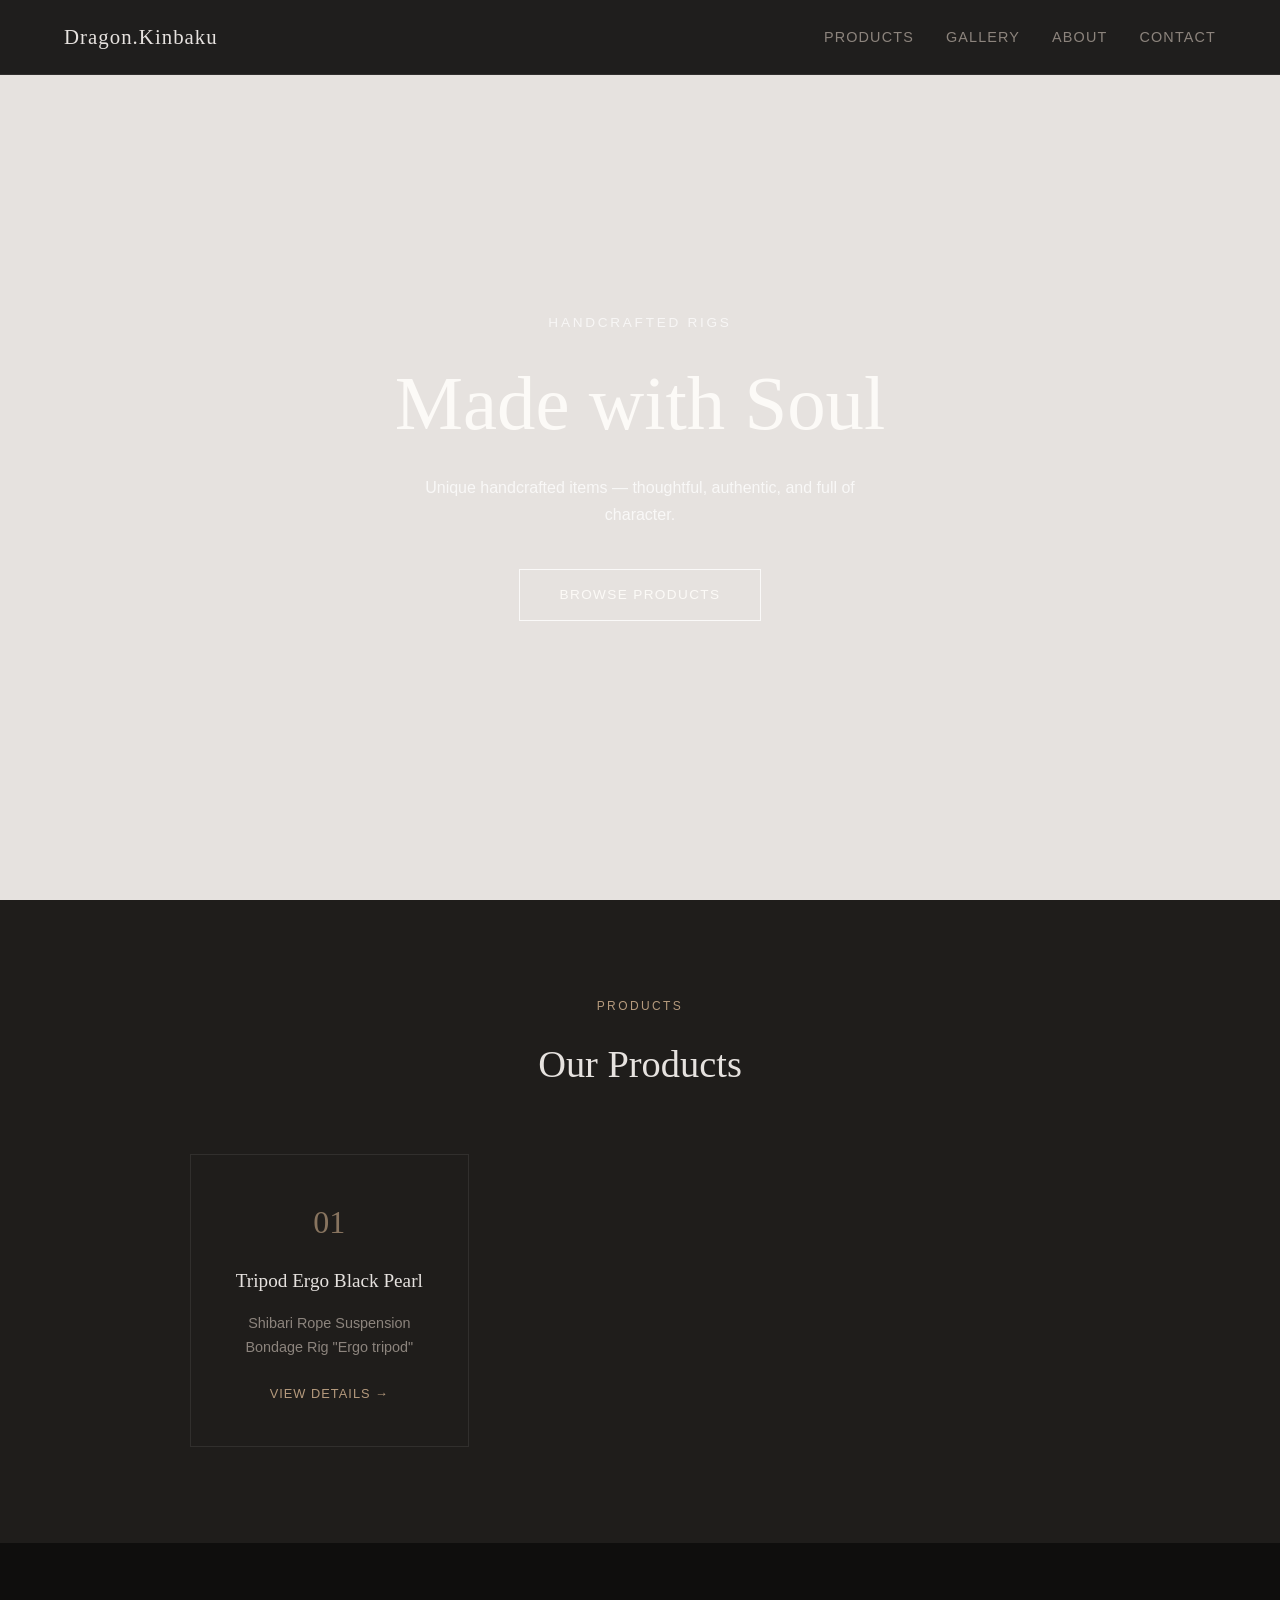
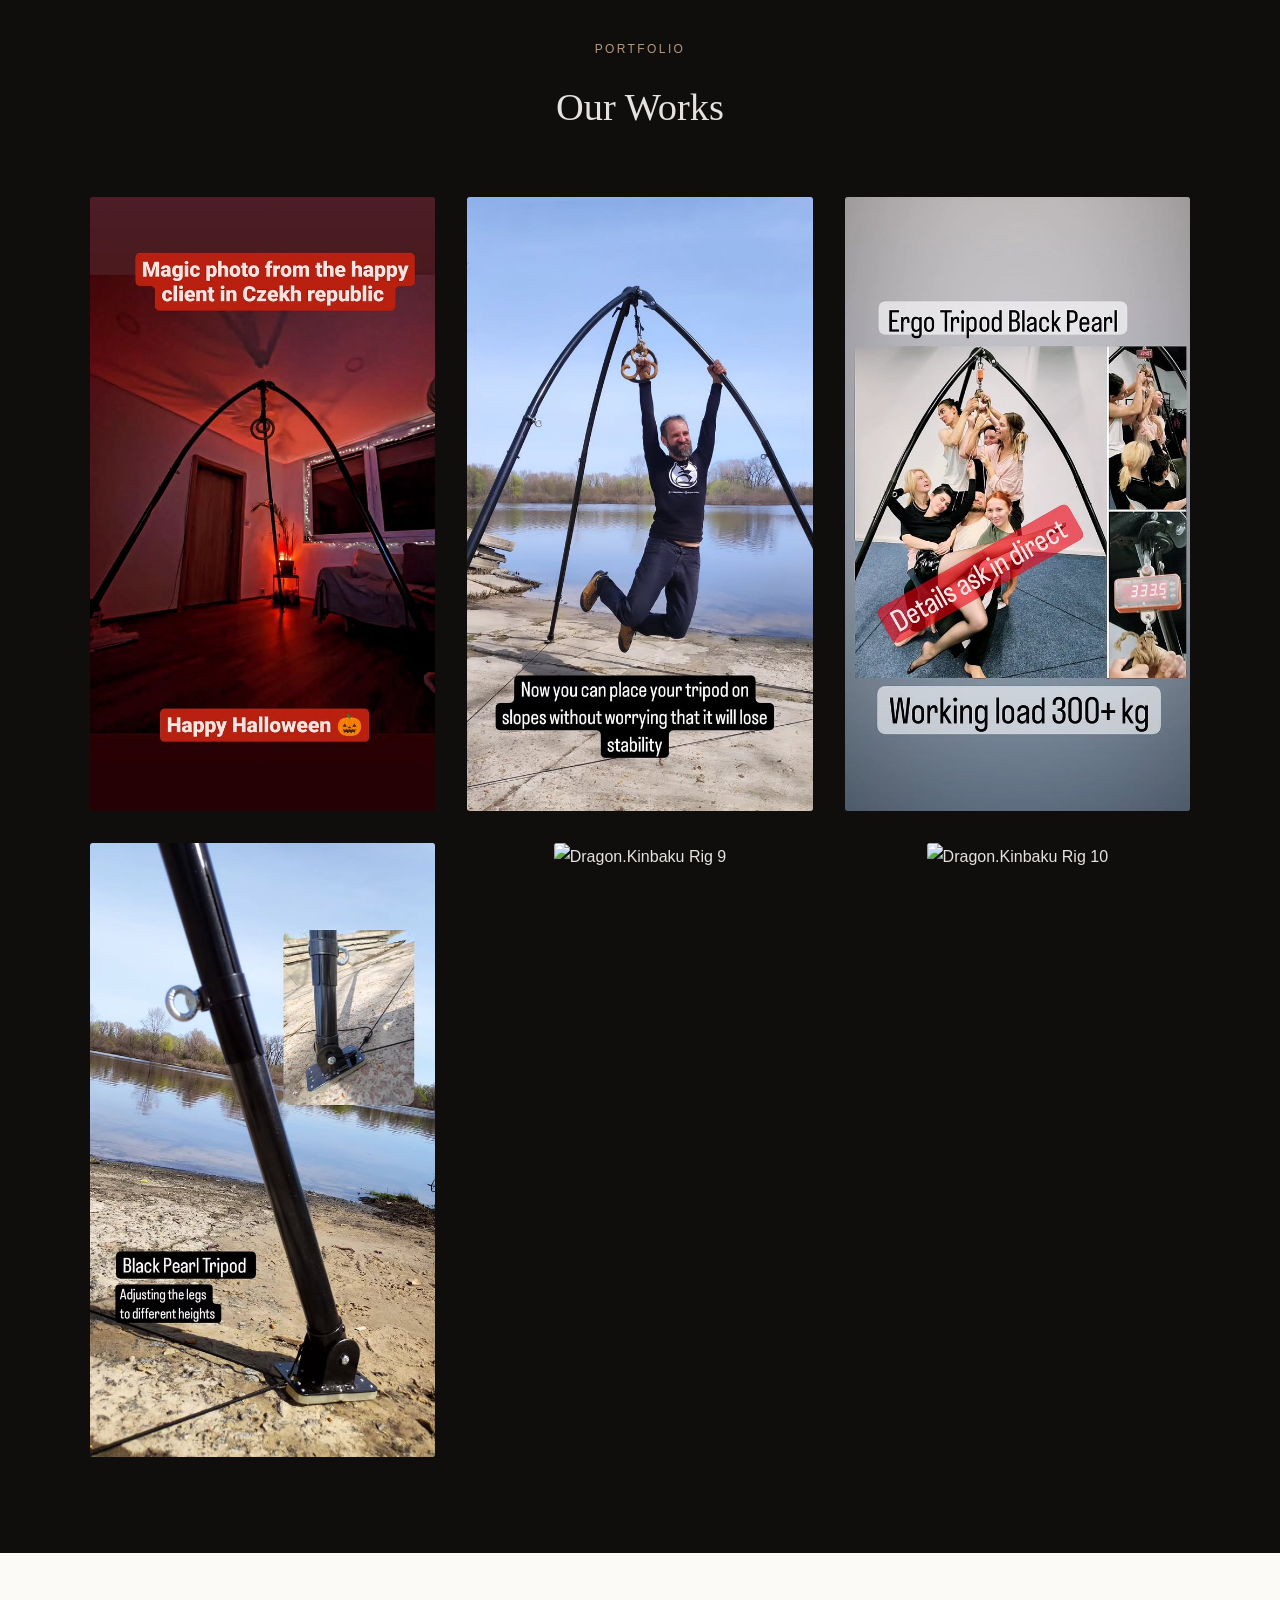
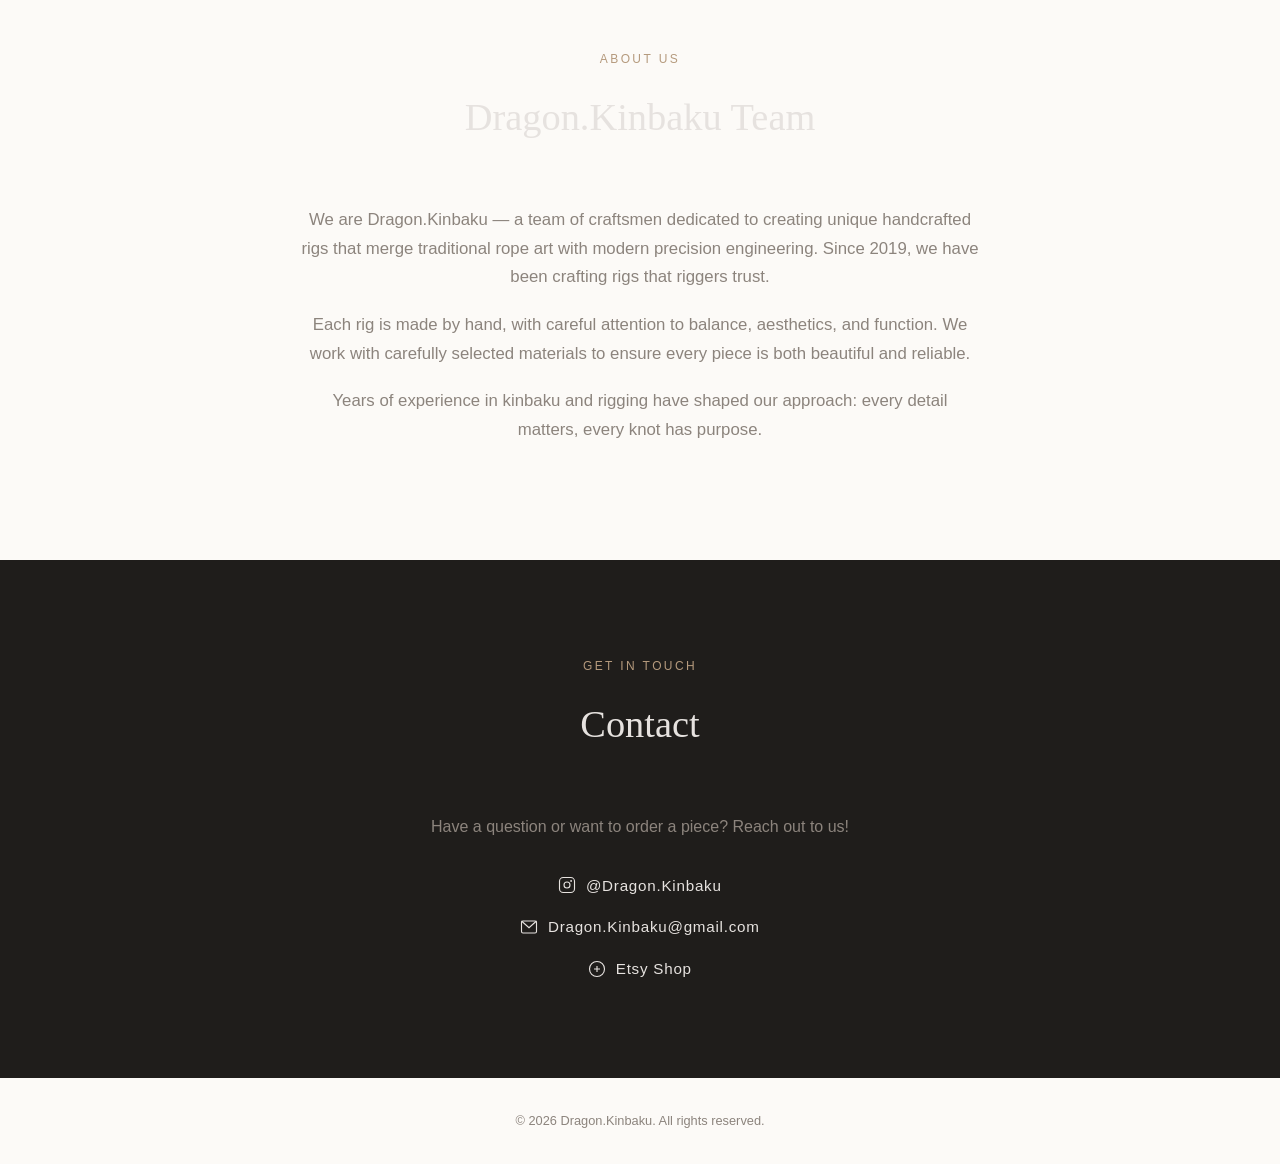
==== index.html @ 0525df88 "Прибрано зображення Tripode1_01 і Tripode1_02 з модального вікна" ====
<!DOCTYPE html>
<html lang="en">
<head>
  <meta charset="UTF-8" />
  <meta name="viewport" content="width=device-width, initial-scale=1.0" />
  <title>Dragon.Kinbaku — Portfolio</title>
  <link rel="stylesheet" href="style.css" />
  <!-- Google Analytics GA4 — replace G-XXXXXXXXXX with your Measurement ID from analytics.google.com -->
  <script async src="https://www.googletagmanager.com/gtag/js?id=G-XXXXXXXXXX"></script>
  <script>
    window.dataLayer = window.dataLayer || [];
    function gtag(){ dataLayer.push(arguments); }
    gtag('js', new Date());
    gtag('config', 'G-XXXXXXXXXX');
  </script>
</head>
<body>

  <!-- Nav -->
  <nav>
    <a href="#hero" class="nav-logo">Dragon.Kinbaku</a>
    <ul class="nav-links">
      <li><a href="#catalog">Products</a></li>
      <li><a href="#gallery">Gallery</a></li>
      <li><a href="#about">About</a></li>
      <li><a href="#contacts">Contact</a></li>
    </ul>
    <!-- Burger button for mobile -->
    <button class="burger" aria-label="Menu" aria-expanded="false">
      <span></span><span></span><span></span>
    </button>
  </nav>

  <!-- Hero -->
  <section id="hero" class="fade-in">
    <div class="hero-content">
      <p class="hero-subtitle">Handcrafted Rigs</p>
      <h1 class="hero-title">Made with Soul</h1>
      <p class="hero-desc">Unique handcrafted items — thoughtful, authentic, and full of character.</p>
      <a href="#gallery" class="btn">Browse Products</a>
    </div>
  </section>

  <!-- Products (Catalog) -->
  <section id="catalog" class="fade-in">
    <p class="section-label">Products</p>
    <h2 class="section-title">Our Products</h2>
    <div class="catalog-grid">

      <div class="catalog-item" data-modal="product1">
        <div class="catalog-icon">01</div>
        <h3 class="catalog-name">Tripod Ergo Black Pearl</h3>
        <p class="catalog-short">Shibari Rope Suspension Bondage Rig "Ergo tripod"</p>
        <span class="catalog-more">View details →</span>
      </div>

    </div>
  </section>

  <!-- Gallery -->
  <section id="gallery" class="fade-in">
    <p class="section-label">Portfolio</p>
    <h2 class="section-title">Our Works</h2>
    <div class="gallery-grid">

      <div class="gallery-item"><img src="Portfolio/f1_Rig1.jpg" alt="Dragon.Kinbaku Rig 1" /></div>
      <div class="gallery-item"><img src="Portfolio/f02_Rig1.jpg" alt="Dragon.Kinbaku Rig 2" /></div>
      <div class="gallery-item"><img src="Portfolio/f03_Rig1.jpg" alt="Dragon.Kinbaku Rig 3" /></div>
      <div class="gallery-item"><img src="Portfolio/f05_Rig1.jpg" alt="Dragon.Kinbaku Rig 5" /></div>
      <div class="gallery-item"><img src="Portfolio/FDP 2026_02_14-73.jpg" alt="Dragon.Kinbaku Rig 9" /></div>
      <div class="gallery-item"><img src="Portfolio/FDPDisco_0267.jpg" alt="Dragon.Kinbaku Rig 10" /></div>

    </div>
  </section>

  <!-- Product Modals -->
  <div class="modal-overlay" id="modalOverlay">
    <div class="modal" id="productModal">
      <div class="modal-header">
        <h3 class="modal-title" id="modalTitle"></h3>
        <button class="modal-close" aria-label="Close">&times;</button>
      </div>
      <div class="modal-scroll">
        <div class="modal-body" id="modalBody"></div>
      </div>
      <div class="modal-footer">
        <button class="modal-btn-close">Close</button>
      </div>
    </div>
  </div>

  <!-- About -->
  <section id="about" class="fade-in">
    <p class="section-label">About Us</p>
    <h2 class="section-title">Dragon.Kinbaku Team</h2>
    <div class="about-inner">
      <p>We are Dragon.Kinbaku — a team of craftsmen dedicated to creating unique handcrafted rigs that merge traditional rope art with modern precision engineering. Since 2019, we have been crafting rigs that riggers trust.</p>
      <p>Each rig is made by hand, with careful attention to balance, aesthetics, and function. We work with carefully selected materials to ensure every piece is both beautiful and reliable.</p>
      <p>Years of experience in kinbaku and rigging have shaped our approach: every detail matters, every knot has purpose.</p>
    </div>
  </section>

  <!-- Contacts -->
  <section id="contacts" class="fade-in">
    <p class="section-label">Get in Touch</p>
    <h2 class="section-title">Contact</h2>
    <div class="contacts-inner">
      <p>Have a question or want to order a piece? Reach out to us!</p>
      <div class="contact-links">
        <a href="https://www.instagram.com/Dragon.Kinbaku" target="_blank" class="contact-link">
          <svg viewBox="0 0 24 24" fill="none" stroke="currentColor" stroke-width="1.5">
            <rect x="2" y="2" width="20" height="20" rx="5" ry="5"/>
            <circle cx="12" cy="12" r="4"/>
            <circle cx="17.5" cy="6.5" r="0.5" fill="currentColor"/>
          </svg>
          @Dragon.Kinbaku
        </a>
        <a href="mailto:Dragon.Kinbaku@gmail.com" class="contact-link">
          <svg viewBox="0 0 24 24" fill="none" stroke="currentColor" stroke-width="1.5">
            <rect x="2" y="4" width="20" height="16" rx="2"/>
            <polyline points="2,4 12,13 22,4"/>
          </svg>
          Dragon.Kinbaku@gmail.com
        </a>
        <a href="https://www.etsy.com/shop/DragonKinbaku" target="_blank" class="contact-link">
          <svg viewBox="0 0 24 24" fill="none" stroke="currentColor" stroke-width="1.5">
            <circle cx="12" cy="12" r="10"/>
            <path d="M8 12h8M12 8v8"/>
          </svg>
          Etsy Shop
        </a>
      </div>
    </div>
  </section>

  <!-- Lightbox -->
  <div class="lightbox" id="lightbox" role="dialog" aria-modal="true">
    <button class="lightbox-close" aria-label="Close">&times;</button>
    <img class="lightbox-img" id="lightboxImg" src="" alt="" />
  </div>

  <!-- Footer -->
  <footer>
    <p>© 2026 Dragon.Kinbaku. All rights reserved.</p>
  </footer>

  <!-- Instagram embed script -->
  <script async src="//www.instagram.com/embed.js"></script>

  <script>
    // Burger menu toggle
    const burger = document.querySelector('.burger');
    const navLinks = document.querySelector('.nav-links');

    burger.addEventListener('click', () => {
      const isOpen = navLinks.classList.toggle('open');
      burger.classList.toggle('active');
      burger.setAttribute('aria-expanded', isOpen);
    });

    // Close menu when a link is clicked
    navLinks.querySelectorAll('a').forEach(link => {
      link.addEventListener('click', () => {
        navLinks.classList.remove('open');
        burger.classList.remove('active');
        burger.setAttribute('aria-expanded', false);
      });
    });

    // Scroll animations using IntersectionObserver
    const observer = new IntersectionObserver((entries) => {
      entries.forEach(entry => {
        if (entry.isIntersecting) {
          entry.target.classList.add('visible');
        }
      });
    }, { threshold: 0 });

    document.querySelectorAll('.fade-in').forEach(el => observer.observe(el));

    // Lightbox for gallery
    const lightbox = document.getElementById('lightbox');
    const lightboxImg = document.getElementById('lightboxImg');

    // Catalog modals
    const productData = {
      product1: { title: 'Tripod Ergo Black Pearl', body: `Shibari Rope Suspension Bondage Rig "Ergo tripod"<br><br><img src="Portfolio/f03_Rig1.jpg" class="modal-img zoomable" alt="Ergo tripod preview"><br>Ergo tripod (design with bent legs)<br><br>• Material — aluminum + steel<br>• Weight — about 12 kg (all together with bag)<br><br>Technical details:<br>We have produced just one of such tripods for this moment, and we tested it successfully. We also got positive feedback from riggers.<br><br>We recommend using ropes around the perimeter between the legs along the floor for more stability. You can hide the ropes under a mat. In our opinion, the construction with the ropes gives much more rigidity to the structure.<br><br>• Due to the bent legs, the total weight is significantly reduced<br>• New bolt connection — faster, no protruding parts<br>• Assembles without disconnecting upper tubes<br>• Powder coating of all parts<br>• Ergonomic design<br>• Polyurethane ends<br>• Bag included<br><br><br><br><div class="pdf-block"><h4 class="pdf-title">📄 Technical Documentation</h4><iframe class="pdf-viewer" data-src="Portfolio/Ergo Tripod Dragon.Kinbaku 2026_04_13.pdf" title="Ergo Tripod PDF"></iframe><a class="pdf-open-mobile" href="Portfolio/Ergo Tripod Dragon.Kinbaku 2026_04_13.pdf" target="_blank">👁 View PDF</a><a class="pdf-download" href="Portfolio/Ergo Tripod Dragon.Kinbaku 2026_04_13.pdf" download>⬇ Download PDF</a></div>` },
    };
    const modalOverlay = document.getElementById('modalOverlay');
    const modalTitle = document.getElementById('modalTitle');
    const modalBody = document.getElementById('modalBody');

    document.querySelectorAll('.catalog-item').forEach(item => {
      item.addEventListener('click', () => {
        const key = item.dataset.modal;
        const data = productData[key];
        if (!data) return;
        modalTitle.textContent = data.title;
        modalBody.innerHTML = data.body.replace(/\n/g, '<br>');
        // Load PDF iframe only on desktop to prevent auto-download on mobile
        if (window.innerWidth > 768) {
          const iframe = modalBody.querySelector('.pdf-viewer[data-src]');
          if (iframe) iframe.src = iframe.dataset.src;
        }
        modalOverlay.classList.add('open');
        document.body.style.overflow = 'hidden';
        // Add zoom on click for images inside modal
        modalBody.querySelectorAll('.zoomable').forEach(img => {
          img.style.cursor = 'zoom-in';
          img.addEventListener('click', () => {
            lightboxImg.src = img.src;
            lightboxImg.alt = img.alt;
            lightbox.classList.add('open');
          });
        });
      });
    });

    const closeModal = () => {
      modalOverlay.classList.remove('open');
      document.body.style.overflow = '';
    };
    document.querySelector('.modal-close').addEventListener('click', closeModal);
    document.querySelector('.modal-btn-close').addEventListener('click', closeModal);
    modalOverlay.addEventListener('click', e => {
      if (e.target === modalOverlay) closeModal();
    });

    document.querySelectorAll('.gallery-item img').forEach(img => {
      img.style.cursor = 'pointer';
      img.addEventListener('click', () => {
        lightboxImg.src = img.src;
        lightboxImg.alt = img.alt;
        lightbox.classList.add('open');
        document.body.style.overflow = 'hidden';
      });
    });

    const closeLightbox = () => {
      lightbox.classList.remove('open');
      document.body.style.overflow = '';
    };

    document.querySelector('.lightbox-close').addEventListener('click', closeLightbox);
    lightbox.addEventListener('click', e => { if (e.target === lightbox) closeLightbox(); });
    document.addEventListener('keydown', e => { if (e.key === 'Escape') closeLightbox(); });

    // Show master photo if src is set, otherwise keep placeholder
    const masterPhoto = document.getElementById('masterPhoto');
    const masterPlaceholder = document.getElementById('masterPlaceholder');
    if (masterPhoto && masterPhoto.src && !masterPhoto.src.endsWith('/')) {
      masterPhoto.style.display = 'block';
      masterPlaceholder.style.display = 'none';
    }
  </script>

</body>
</html>
---- style.css ----
/* ===== Variables ===== */
:root {
  --color-bg: #0f0e0d;
  --color-white: #fcfaf7;
  --color-beige: #1f1d1b;
  --color-dark: #e6e2df;
  --color-gray: #8c847d;
  --color-accent: #b59a7d;
  --font-serif: 'Georgia', 'Times New Roman', serif;
  --font-sans: 'Helvetica Neue', Arial, sans-serif;
}

/* ===== Reset ===== */
*, *::before, *::after { box-sizing: border-box; margin: 0; padding: 0; }
html { scroll-behavior: smooth; scroll-padding-top: 70px; }
body {
  background: var(--color-bg);
  color: var(--color-dark);
  font-family: var(--font-sans);
  line-height: 1.7;
}

/* ===== Nav ===== */
nav {
  position: fixed;
  top: 0; left: 0; right: 0;
  background: rgba(15, 14, 13, 0.92);
  backdrop-filter: blur(8px);
  display: flex;
  justify-content: space-between;
  align-items: center;
  padding: 1.2rem 4rem;
  z-index: 100;
  border-bottom: 1px solid rgba(255,255,255,0.08);
}
.nav-logo {
  font-family: var(--font-serif);
  font-size: 1.3rem;
  color: var(--color-dark);
  text-decoration: none;
  letter-spacing: 0.05em;
}
.nav-links { display: flex; gap: 2rem; list-style: none; }
.nav-links a {
  text-decoration: none;
  color: var(--color-gray);
  font-size: 0.9rem;
  letter-spacing: 0.08em;
  text-transform: uppercase;
  transition: color 0.2s;
}
.nav-links a:hover { color: var(--color-dark); }

/* ===== Hero ===== */
#hero {
  min-height: 100vh;
  display: flex;
  flex-direction: column;
  justify-content: center;
  align-items: center;
  text-align: center;
  padding: 0;
  position: relative;
  overflow: hidden;
  background: var(--color-dark);
}
.hero-content {
  position: relative;
  z-index: 1;
  display: flex;
  flex-direction: column;
  align-items: center;
  padding: 6rem 2rem 4rem;
}
.hero-subtitle {
  font-size: 0.85rem;
  letter-spacing: 0.2em;
  text-transform: uppercase;
  color: rgba(255,255,255,0.7);
  margin-bottom: 1.5rem;
}
.hero-title {
  font-family: var(--font-serif);
  font-size: clamp(2.5rem, 6vw, 5rem);
  font-weight: normal;
  line-height: 1.2;
  color: var(--color-white);
  margin-bottom: 1.5rem;
}
.hero-desc {
  font-size: 1rem;
  color: rgba(255,255,255,0.75);
  max-width: 480px;
  margin-bottom: 2.5rem;
}
.btn {
  display: inline-block;
  padding: 0.85rem 2.5rem;
  border: 1px solid rgba(255,255,255,0.8);
  color: var(--color-white);
  text-decoration: none;
  font-size: 0.85rem;
  letter-spacing: 0.1em;
  text-transform: uppercase;
  transition: background 0.2s, color 0.2s;
}
.btn:hover { background: var(--color-white); color: var(--color-dark); }

/* ===== Sections ===== */
section { padding: 6rem 2rem; }
.section-label {
  font-size: 0.75rem;
  letter-spacing: 0.2em;
  text-transform: uppercase;
  color: var(--color-accent);
  margin-bottom: 1rem;
  text-align: center;
}
.section-title {
  font-family: var(--font-serif);
  font-size: clamp(1.8rem, 3vw, 2.8rem);
  font-weight: normal;
  text-align: center;
  margin-bottom: 3.5rem;
  color: var(--color-dark);
}

/* ===== Gallery ===== */
#gallery { background: var(--color-bg); }
.gallery-grid {
  display: grid;
  grid-template-columns: repeat(auto-fill, minmax(320px, 1fr));
  gap: 2rem;
  max-width: 1100px;
  margin: 0 auto;
  justify-items: center;
}
.gallery-grid blockquote {
  width: 100% !important;
  max-width: 100% !important;
}
.gallery-item {
  overflow: hidden;
  border-radius: 2px;
}
.gallery-item img {
  width: 100%;
  height: auto;
  display: block;
  border-radius: 2px;
  transition: transform 0.4s ease;
}
.gallery-item:hover img {
  transform: scale(1.05);
}

/* ===== Catalog ===== */
#catalog { background: var(--color-beige); }
.catalog-grid {
  display: grid;
  grid-template-columns: repeat(auto-fill, minmax(260px, 1fr));
  gap: 2rem;
  max-width: 900px;
  margin: 0 auto;
}
.catalog-item {
  border: 1px solid rgba(255,255,255,0.08);
  padding: 2.5rem 2rem;
  cursor: pointer;
  transition: border-color 0.3s, transform 0.3s;
  text-align: center;
}
.catalog-item:hover {
  border-color: var(--color-accent);
  transform: translateY(-4px);
}
.catalog-icon {
  font-family: var(--font-serif);
  font-size: 2rem;
  color: var(--color-accent);
  margin-bottom: 1rem;
  opacity: 0.7;
}
.catalog-name {
  font-family: var(--font-serif);
  font-size: 1.2rem;
  font-weight: normal;
  color: var(--color-dark);
  margin-bottom: 0.8rem;
}
.catalog-short {
  font-size: 0.9rem;
  color: var(--color-gray);
  margin-bottom: 1.2rem;
}
.catalog-more {
  font-size: 0.8rem;
  letter-spacing: 0.08em;
  color: var(--color-accent);
  text-transform: uppercase;
}

/* ===== Modal ===== */
.modal-overlay {
  display: none;
  position: fixed;
  inset: 0;
  background: rgba(0,0,0,0.85);
  z-index: 1000;
  align-items: center;
  justify-content: center;
}
.modal-overlay.open { display: flex; }
.modal {
  background: #1a1917;
  border: 1px solid rgba(255,255,255,0.1);
  padding: 0;
  max-width: min(95vw, 1100px);
  width: 95%;
  position: relative;
}
.modal-header {
  display: flex;
  justify-content: space-between;
  align-items: flex-start;
  padding: 2rem 2rem 1rem;
  border-bottom: 1px solid rgba(255,255,255,0.07);
  flex-shrink: 0;
}
.modal-close {
  background: none;
  border: none;
  color: var(--color-gray);
  font-size: 2rem;
  cursor: pointer;
  line-height: 1;
  transition: color 0.2s;
  margin-left: 1rem;
  flex-shrink: 0;
}
.modal-close:hover { color: var(--color-white); }
.modal-title {
  font-family: var(--font-serif);
  font-size: 1.5rem;
  font-weight: normal;
  color: var(--color-dark);
}
.modal-scroll {
  overflow-y: auto;
  -webkit-overflow-scrolling: touch;
  padding: 1.5rem 2rem 2rem;
  max-height: calc(85vh - 140px);
}
.modal-body {
  color: var(--color-gray);
  font-size: 0.97rem;
  line-height: 1.8;
}
.modal-img {
  width: 100%;
  height: auto;
  display: block;
  margin-bottom: 1rem;
  border-radius: 2px;
}
.modal-footer {
  padding: 1rem 2rem;
  border-top: 1px solid rgba(255,255,255,0.07);
  flex-shrink: 0;
  text-align: right;
}
.modal-btn-close {
  display: inline-block;
  padding: 0.6rem 1.8rem;
  border: 1px solid rgba(255,255,255,0.3);
  color: var(--color-dark);
  background: none;
  font-size: 0.85rem;
  letter-spacing: 0.08em;
  text-transform: uppercase;
  cursor: pointer;
  transition: background 0.2s, color 0.2s;
}
.modal-btn-close:hover { background: var(--color-dark); color: var(--color-bg); }

/* ===== About ===== */
#about { background: var(--color-white); }
.about-inner {
  max-width: 680px;
  margin: 0 auto;
  text-align: center;
}
.about-inner p {
  color: var(--color-gray);
  font-size: 1.05rem;
  margin-bottom: 1.2rem;
}

/* Master photo */
.about-photo-wrap {
  width: 160px;
  height: 160px;
  border-radius: 50%;
  margin: 0 auto 2.5rem;
  overflow: hidden;
  border: 2px solid var(--color-beige);
  position: relative;
}
.about-photo {
  width: 100%; height: 100%;
  object-fit: cover;
  display: none; /* hidden until src is set */
}
.about-photo-placeholder {
  width: 100%; height: 100%;
  background: var(--color-beige);
  display: flex;
  align-items: center;
  justify-content: center;
}
.about-photo-placeholder svg {
  width: 64px; height: 64px;
  color: var(--color-accent);
  opacity: 0.5;
}

/* ===== Contacts ===== */
#contacts { background: var(--color-beige); }
.contacts-inner {
  max-width: 480px;
  margin: 0 auto;
  text-align: center;
}
.contacts-inner p { color: var(--color-gray); margin-bottom: 2rem; }
.contact-links { display: flex; flex-direction: column; gap: 1rem; align-items: center; }
.contact-link {
  display: flex;
  align-items: center;
  gap: 0.6rem;
  text-decoration: none;
  color: var(--color-dark);
  font-size: 0.95rem;
  letter-spacing: 0.05em;
  transition: color 0.2s;
}
.contact-link:hover { color: var(--color-accent); }
.contact-link svg { width: 18px; height: 18px; }

/* ===== Footer ===== */
footer {
  text-align: center;
  padding: 2rem;
  font-size: 0.8rem;
  color: var(--color-gray);
  background: var(--color-white);
}

/* ===== Lightbox ===== */
.lightbox {
  display: none;
  position: fixed;
  inset: 0;
  background: rgba(0,0,0,0.92);
  z-index: 1000;
  align-items: center;
  justify-content: center;
}
.lightbox.open { display: flex; }
.lightbox-img {
  max-width: 90vw;
  max-height: 90vh;
  object-fit: contain;
  border-radius: 2px;
}
.lightbox-close {
  position: absolute;
  top: 1.5rem; right: 2rem;
  background: none;
  border: none;
  color: var(--color-white);
  font-size: 2.5rem;
  cursor: pointer;
  line-height: 1;
  opacity: 0.7;
  transition: opacity 0.2s;
}
.lightbox-close:hover { opacity: 1; }

/* ===== Burger button ===== */
.burger {
  display: none;
  flex-direction: column;
  gap: 5px;
  background: none;
  border: none;
  cursor: pointer;
  padding: 4px;
}
.burger span {
  display: block;
  width: 24px;
  height: 2px;
  background: var(--color-dark);
  transition: transform 0.3s, opacity 0.3s;
}
/* Animate burger → X when active */
.burger.active span:nth-child(1) { transform: translateY(7px) rotate(45deg); }
.burger.active span:nth-child(2) { opacity: 0; }
.burger.active span:nth-child(3) { transform: translateY(-7px) rotate(-45deg); }

/* ===== Scroll animations ===== */
.fade-in { opacity: 1; }
.fade-in > * {
  opacity: 0;
  transform: translateY(30px);
  transition: opacity 0.7s ease, transform 0.7s ease;
}
.fade-in.visible > * {
  opacity: 1;
  transform: translateY(0);
}

/* ===== Responsive ===== */
@media (max-width: 768px) {
  nav { padding: 1rem 1.5rem; }
  .burger { display: flex; }

  /* Mobile nav — dropdown */
  .nav-links {
    display: none;
    position: absolute;
    top: 100%;
    left: 0; right: 0;
    background: rgba(15, 14, 13, 0.97);
    flex-direction: column;
    align-items: center;
    gap: 0;
    border-bottom: 1px solid rgba(255,255,255,0.08);
    padding: 0;
  }
  .nav-links.open { display: flex; }
  .nav-links li { width: 100%; text-align: center; }
  .nav-links a {
    display: block;
    padding: 1rem;
    font-size: 1rem;
    border-bottom: 1px solid var(--color-beige);
  }

  .gallery-grid { grid-template-columns: 1fr; }
  section { padding: 4rem 1.5rem; }
  #hero { padding: 6rem 1.5rem 3rem; }
}

/* PDF block inside modal */
.pdf-block {
  margin-top: 1.5rem;
  border-top: 1px solid #333;
  padding-top: 1.5rem;
  display: flex;
  flex-direction: column;
  gap: 1rem;
}

.pdf-title {
  font-size: 1rem;
  color: var(--color-dark);
  margin: 0;
}

.pdf-viewer {
  width: 100%;
  height: 500px;
  border: 1px solid #444;
  border-radius: 4px;
  background: #fff;
}

.pdf-download {
  display: inline-block;
  padding: 0.6rem 1.4rem;
  background: var(--color-accent);
  color: #0f0e0d;
  border-radius: 4px;
  text-decoration: none;
  font-weight: 600;
  align-self: flex-start;
  transition: opacity 0.2s;
}

.pdf-download:hover { opacity: 0.8; }

.pdf-open-mobile { display: none; }

@media (max-width: 768px) {
  .pdf-viewer { display: none; }
  .pdf-open-mobile {
    display: inline-block;
    padding: 0.6rem 1.4rem;
    background: transparent;
    color: var(--color-accent);
    border: 1px solid var(--color-accent);
    border-radius: 4px;
    text-decoration: none;
    font-weight: 600;
    align-self: flex-start;
    transition: opacity 0.2s;
  }
  .pdf-open-mobile:hover { opacity: 0.8; }
}
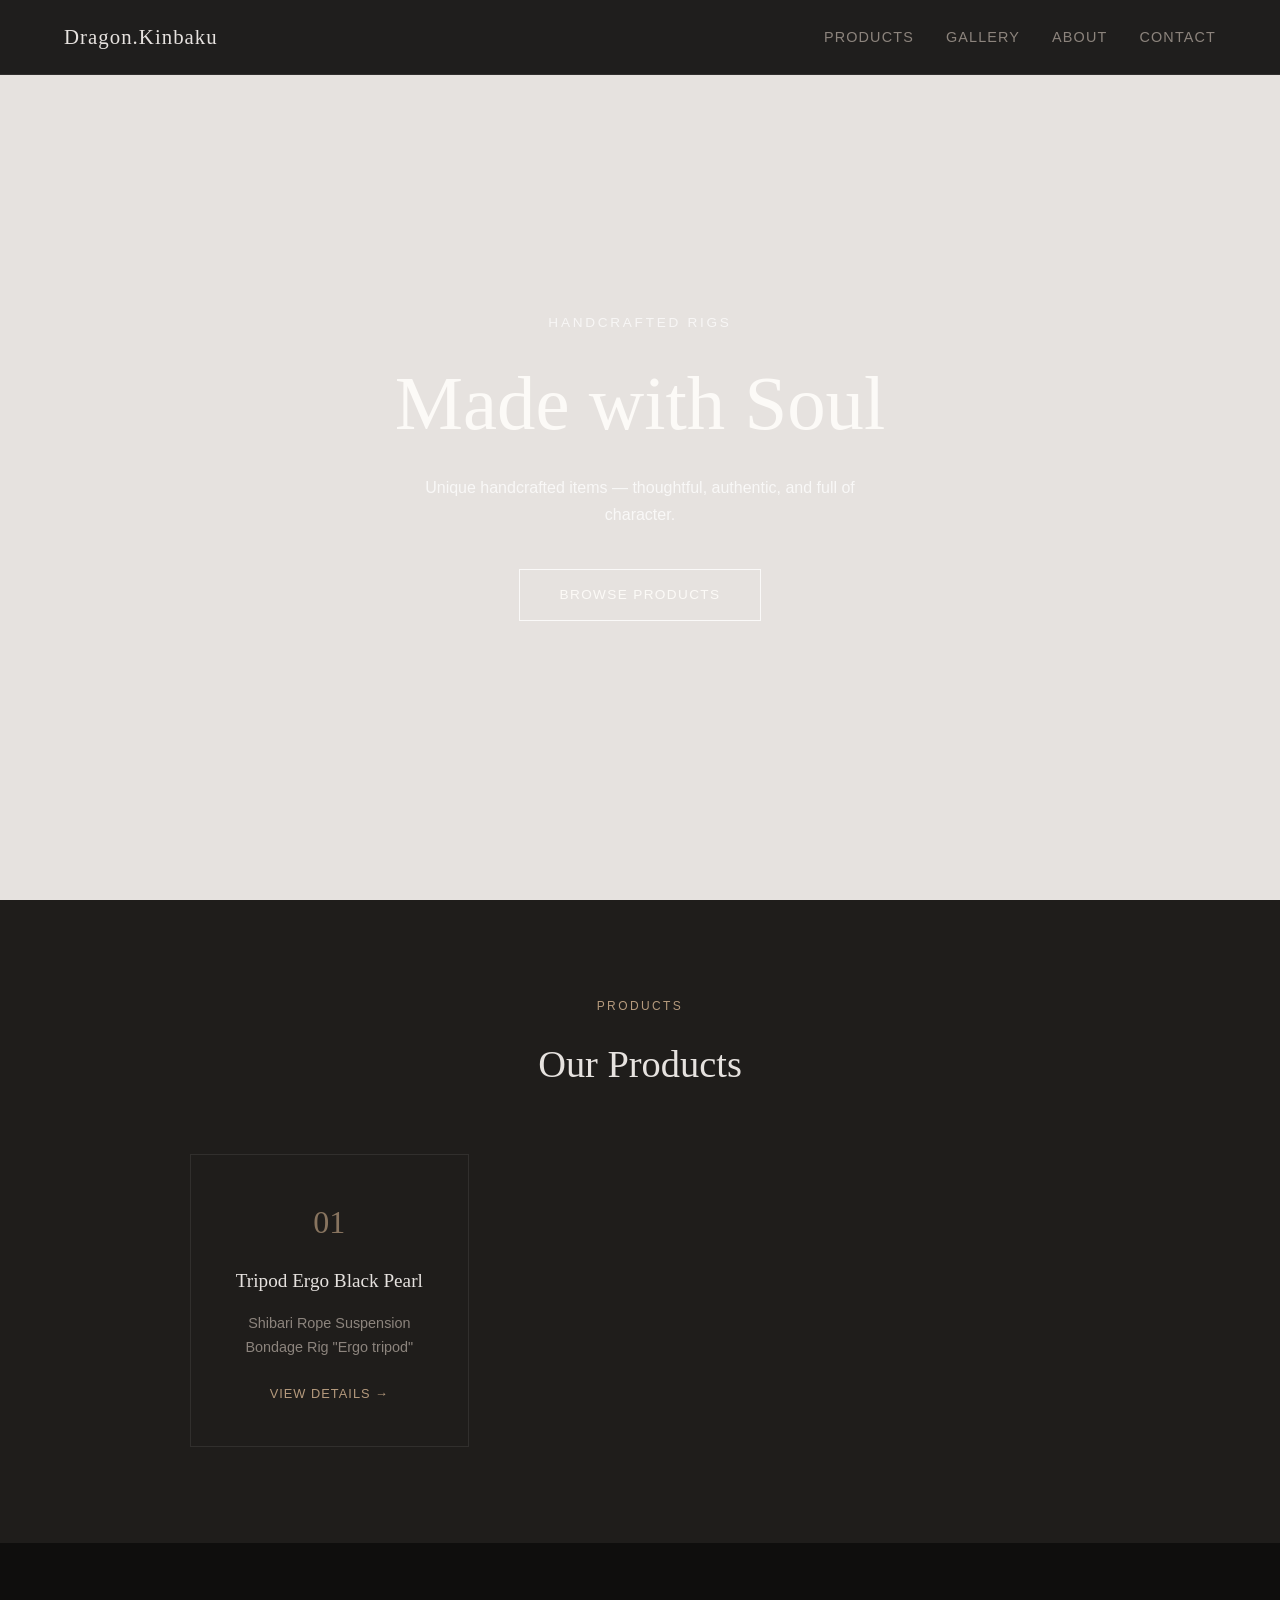
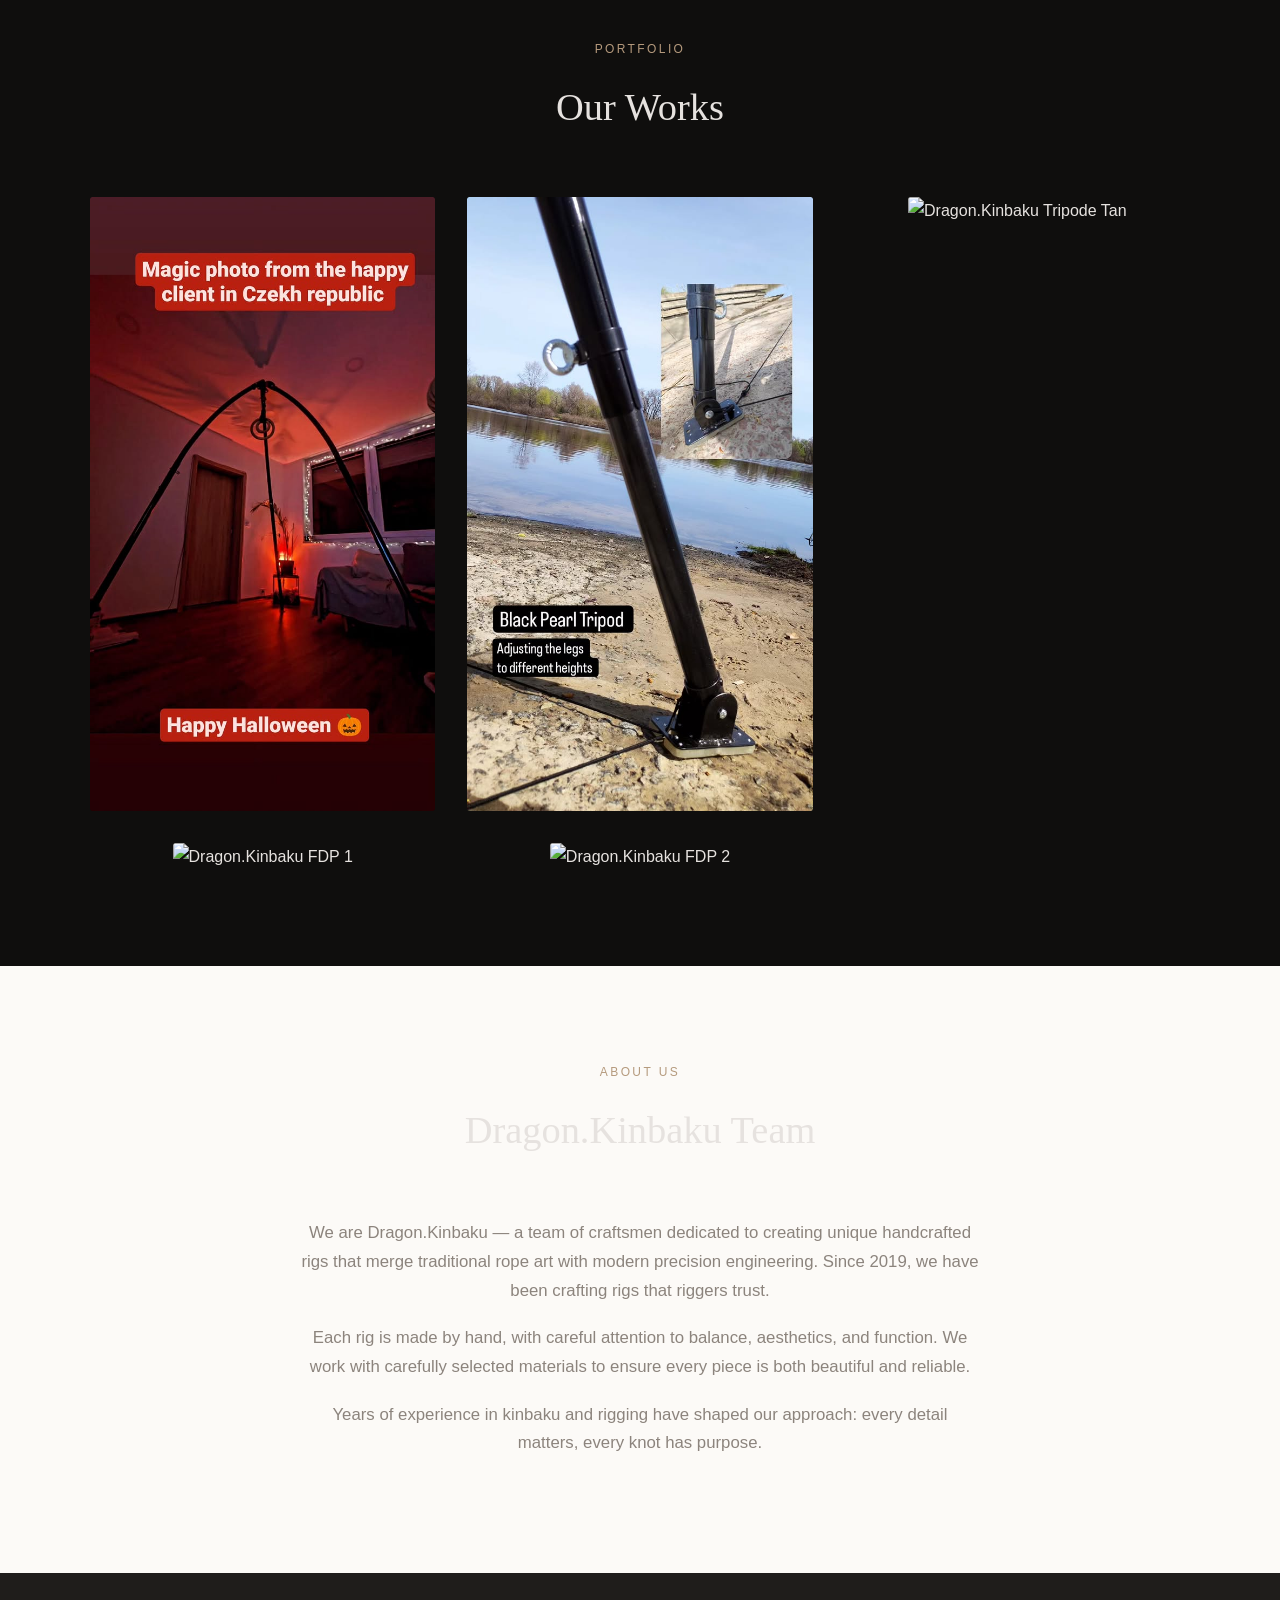
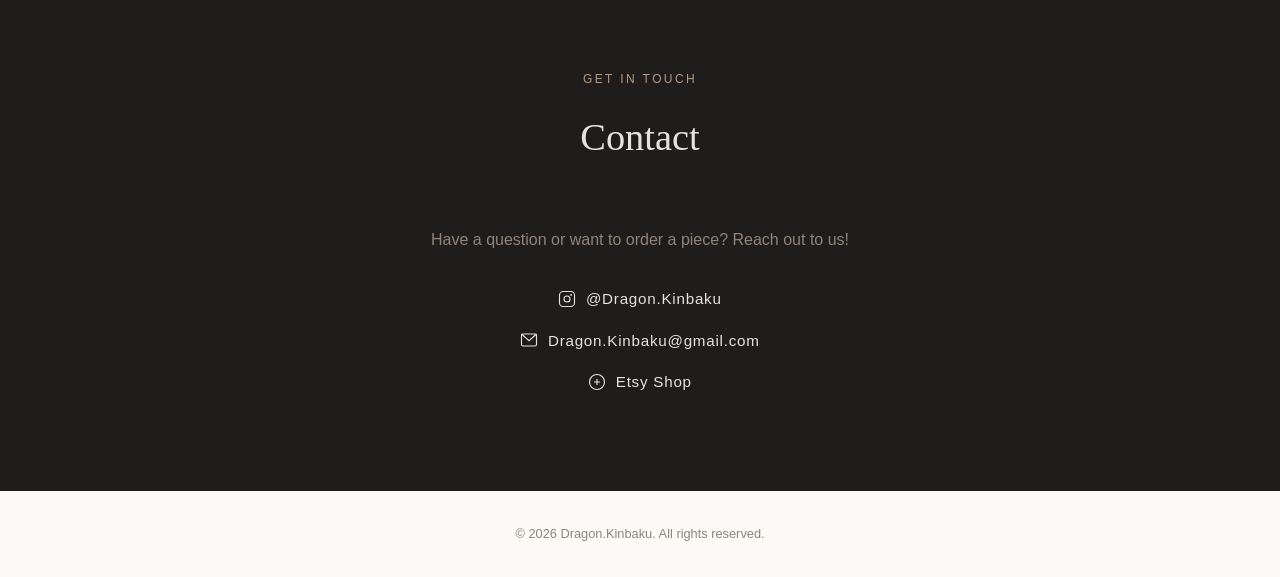
==== commit 8426df31: "Оновлено список фото в Gallery згідно README" ====
--- a/index.html
+++ b/index.html
@@ -64,11 +64,10 @@
     <div class="gallery-grid">
 
       <div class="gallery-item"><img src="Portfolio/f1_Rig1.jpg" alt="Dragon.Kinbaku Rig 1" /></div>
-      <div class="gallery-item"><img src="Portfolio/f02_Rig1.jpg" alt="Dragon.Kinbaku Rig 2" /></div>
-      <div class="gallery-item"><img src="Portfolio/f03_Rig1.jpg" alt="Dragon.Kinbaku Rig 3" /></div>
-      <div class="gallery-item"><img src="Portfolio/f05_Rig1.jpg" alt="Dragon.Kinbaku Rig 5" /></div>
-      <div class="gallery-item"><img src="Portfolio/FDP 2026_02_14-73.jpg" alt="Dragon.Kinbaku Rig 9" /></div>
-      <div class="gallery-item"><img src="Portfolio/FDPDisco_0267.jpg" alt="Dragon.Kinbaku Rig 10" /></div>
+      <div class="gallery-item"><img src="Portfolio/f05_Rig1.jpg" alt="Dragon.Kinbaku Rig 2" /></div>
+      <div class="gallery-item"><img src="Portfolio/Tripode_Tan.png" alt="Dragon.Kinbaku Tripode Tan" /></div>
+      <div class="gallery-item"><img src="Portfolio/FDP 2026_02_14-73.jpg" alt="Dragon.Kinbaku FDP 1" /></div>
+      <div class="gallery-item"><img src="Portfolio/FDPDisco_0267.jpg" alt="Dragon.Kinbaku FDP 2" /></div>
 
     </div>
   </section>
@@ -184,7 +183,7 @@
 
     // Catalog modals
     const productData = {
-      product1: { title: 'Tripod Ergo Black Pearl', body: `Shibari Rope Suspension Bondage Rig "Ergo tripod"<br><br><img src="Portfolio/f03_Rig1.jpg" class="modal-img zoomable" alt="Ergo tripod preview"><br>Ergo tripod (design with bent legs)<br><br>• Material — aluminum + steel<br>• Weight — about 12 kg (all together with bag)<br><br>Technical details:<br>We have produced just one of such tripods for this moment, and we tested it successfully. We also got positive feedback from riggers.<br><br>We recommend using ropes around the perimeter between the legs along the floor for more stability. You can hide the ropes under a mat. In our opinion, the construction with the ropes gives much more rigidity to the structure.<br><br>• Due to the bent legs, the total weight is significantly reduced<br>• New bolt connection — faster, no protruding parts<br>• Assembles without disconnecting upper tubes<br>• Powder coating of all parts<br>• Ergonomic design<br>• Polyurethane ends<br>• Bag included<br><br><br><br><div class="pdf-block"><h4 class="pdf-title">📄 Technical Documentation</h4><iframe class="pdf-viewer" data-src="Portfolio/Ergo Tripod Dragon.Kinbaku 2026_04_13.pdf" title="Ergo Tripod PDF"></iframe><a class="pdf-open-mobile" href="Portfolio/Ergo Tripod Dragon.Kinbaku 2026_04_13.pdf" target="_blank">👁 View PDF</a><a class="pdf-download" href="Portfolio/Ergo Tripod Dragon.Kinbaku 2026_04_13.pdf" download>⬇ Download PDF</a></div>` },
+      product1: { title: 'Tripod Ergo Black Pearl', body: `Shibari Rope Suspension Bondage Rig "Ergo tripod"<br><br><img src="Portfolio/f03_Rig1.jpg" class="modal-img zoomable" alt="Ergo tripod preview"><br>Ergo tripod (design with bent legs)<br><br>• Material — aluminum + steel<br>• Weight — about 12 kg (all together with bag)<br><br>Technical details:<br>We have produced just one of such tripods for this moment, and we tested it successfully. We also got positive feedback from riggers.<br><br>We recommend using ropes around the perimeter between the legs along the floor for more stability. You can hide the ropes under a mat. In our opinion, the construction with the ropes gives much more rigidity to the structure.<br><br>• Due to the bent legs, the total weight is significantly reduced<br>• New bolt connection — faster, no protruding parts<br>• Assembles without disconnecting upper tubes<br>• Powder coating of all parts<br>• Ergonomic design<br>• Polyurethane ends<br>• Bag included<br><br><img src="Portfolio/Ergo Tripod Dragon.Kinbaku 2026_04_13_1_Dimensions of the tripod.jpg" class="modal-img zoomable" alt="Dimensions"><img src="Portfolio/Ergo Tripod Dragon.Kinbaku 2026_04_13_4_Installation.jpg" class="modal-img zoomable" alt="Installation"><img src="Portfolio/Ergo Tripod Dragon.Kinbaku 2026_04_13_3_Assembling2.jpg" class="modal-img zoomable" alt="Assembling 2"><img src="Portfolio/Ergo Tripod Dragon.Kinbaku 2026_04_13_2_Assembling1.jpg" class="modal-img zoomable" alt="Assembling 1"><br><br><a class="pdf-download" href="Portfolio/Ergo Tripod Dragon.Kinbaku 2026_04_13.pdf" download>⬇ Download Technical Documentation</a>` },
     };
     const modalOverlay = document.getElementById('modalOverlay');
     const modalTitle = document.getElementById('modalTitle');
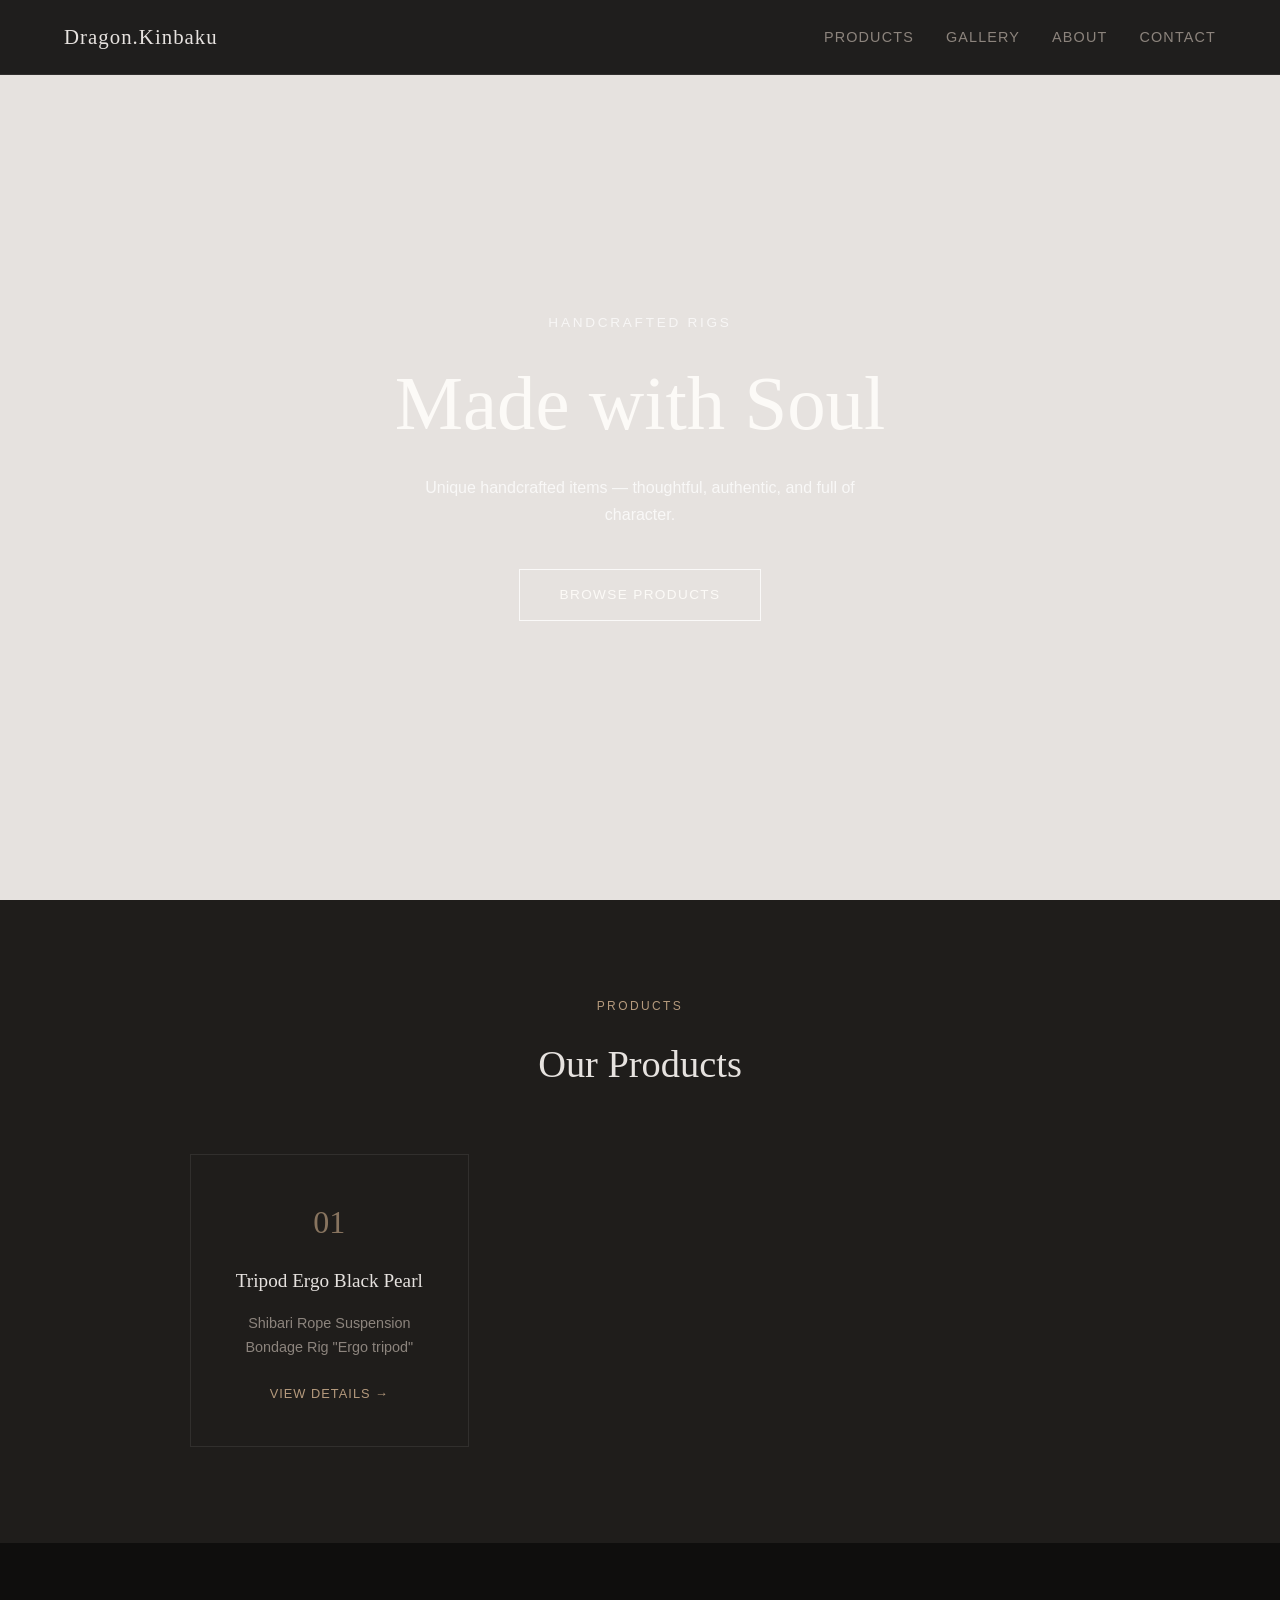
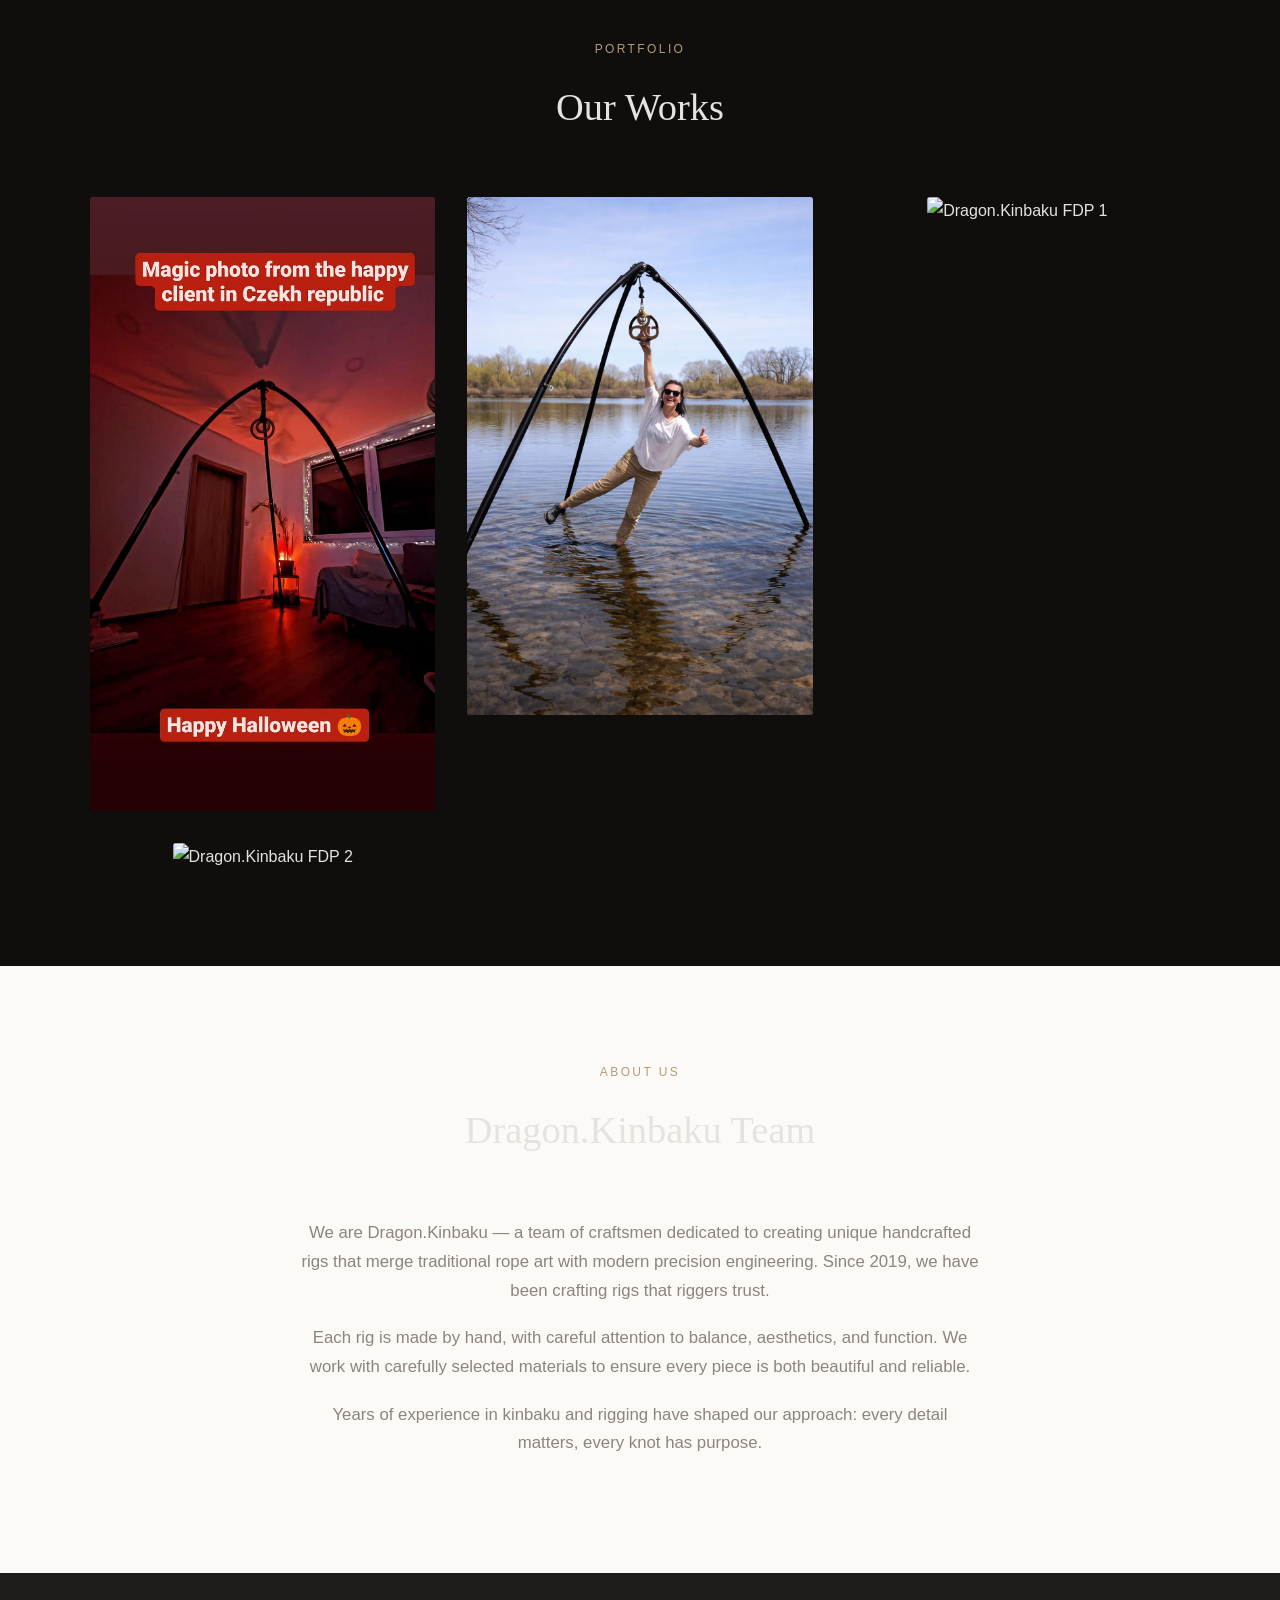
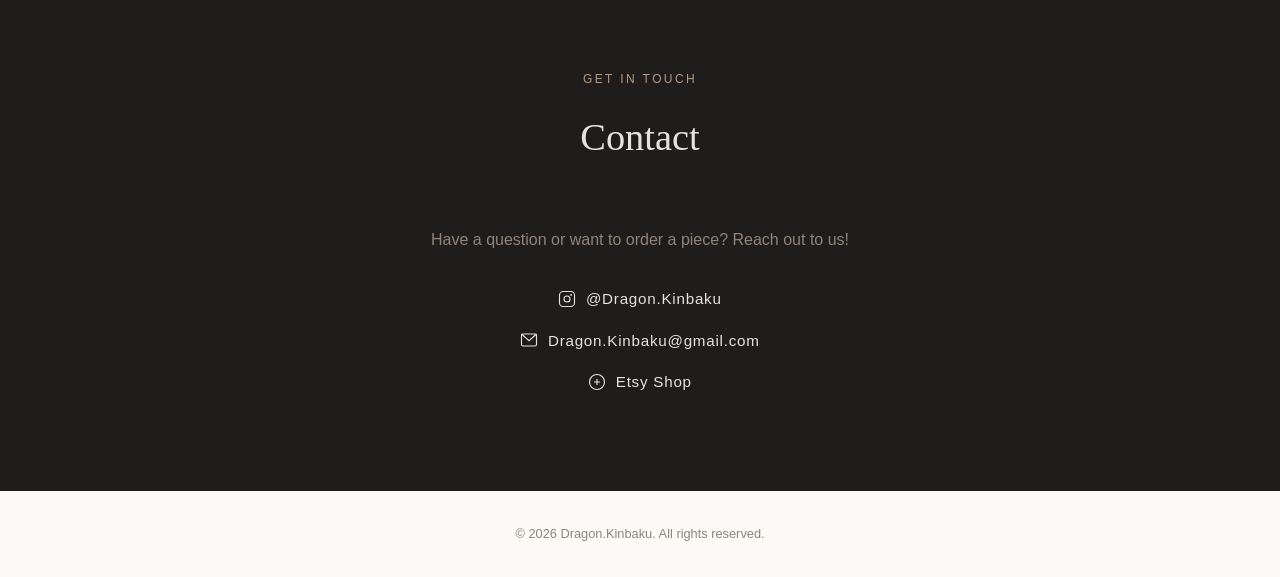
==== commit 320c8fb0: "Прибрати f05_Rig1.jpg з Gallery" ====
--- a/index.html
+++ b/index.html
@@ -6,12 +6,12 @@
   <title>Dragon.Kinbaku — Portfolio</title>
   <link rel="stylesheet" href="style.css" />
   <!-- Google Analytics GA4 — replace G-XXXXXXXXXX with your Measurement ID from analytics.google.com -->
-  <script async src="https://www.googletagmanager.com/gtag/js?id=G-XXXXXXXXXX"></script>
+  <script async src="https://www.googletagmanager.com/gtag/js?id=G-DT75SXGDWV"></script>
   <script>
     window.dataLayer = window.dataLayer || [];
     function gtag(){ dataLayer.push(arguments); }
     gtag('js', new Date());
-    gtag('config', 'G-XXXXXXXXXX');
+    gtag('config', 'G-DT75SXGDWV');
   </script>
 </head>
 <body>
@@ -47,12 +47,12 @@
     <h2 class="section-title">Our Products</h2>
     <div class="catalog-grid">
 
-      <div class="catalog-item" data-modal="product1">
+      <a class="catalog-item" href="Tripode1/">
         <div class="catalog-icon">01</div>
         <h3 class="catalog-name">Tripod Ergo Black Pearl</h3>
         <p class="catalog-short">Shibari Rope Suspension Bondage Rig "Ergo tripod"</p>
         <span class="catalog-more">View details →</span>
-      </div>
+      </a>
 
     </div>
   </section>
@@ -64,7 +64,6 @@
     <div class="gallery-grid">
 
       <div class="gallery-item"><img src="Portfolio/f1_Rig1.jpg" alt="Dragon.Kinbaku Rig 1" /></div>
-      <div class="gallery-item"><img src="Portfolio/f05_Rig1.jpg" alt="Dragon.Kinbaku Rig 2" /></div>
       <div class="gallery-item"><img src="Portfolio/Tripode_Tan.png" alt="Dragon.Kinbaku Tripode Tan" /></div>
       <div class="gallery-item"><img src="Portfolio/FDP 2026_02_14-73.jpg" alt="Dragon.Kinbaku FDP 1" /></div>
       <div class="gallery-item"><img src="Portfolio/FDPDisco_0267.jpg" alt="Dragon.Kinbaku FDP 2" /></div>
--- a/style.css
+++ b/style.css
@@ -169,6 +169,9 @@
   cursor: pointer;
   transition: border-color 0.3s, transform 0.3s;
   text-align: center;
+  text-decoration: none;
+  display: block;
+  color: inherit;
 }
 .catalog-item:hover {
   border-color: var(--color-accent);
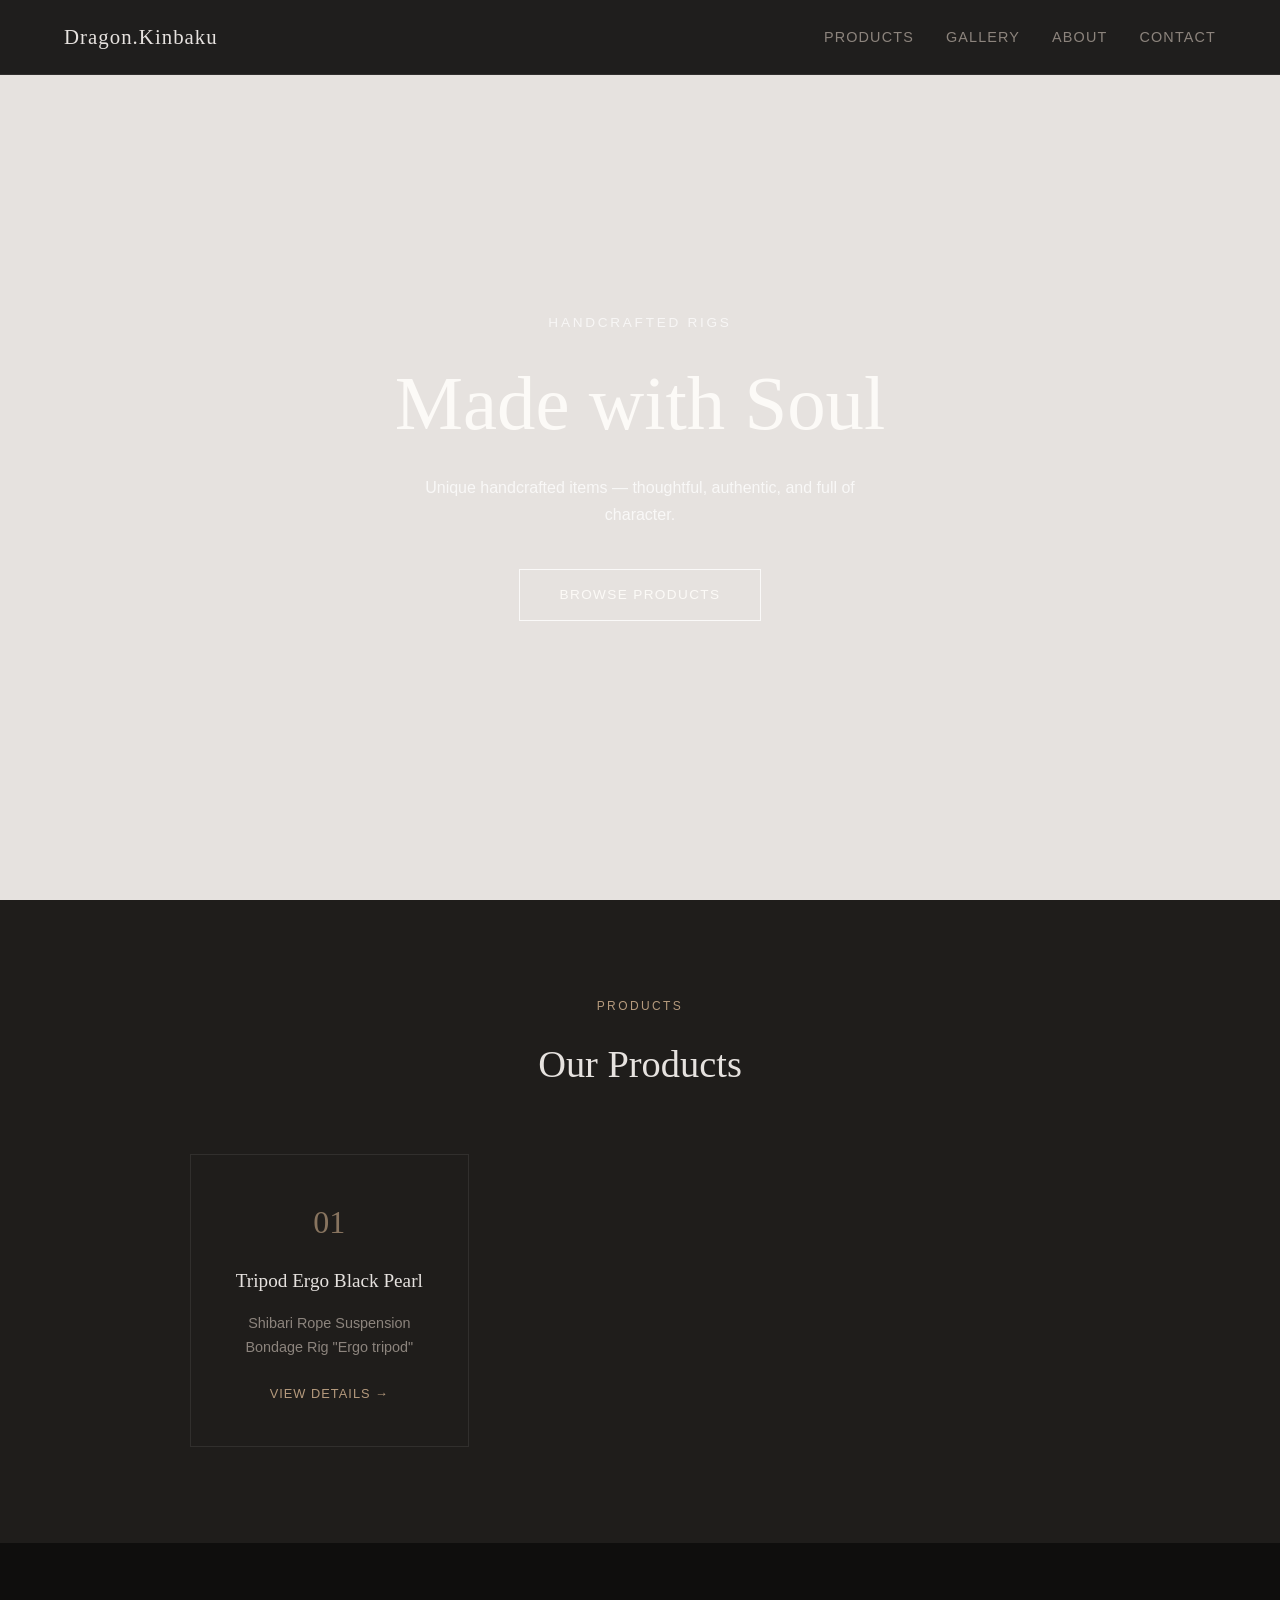
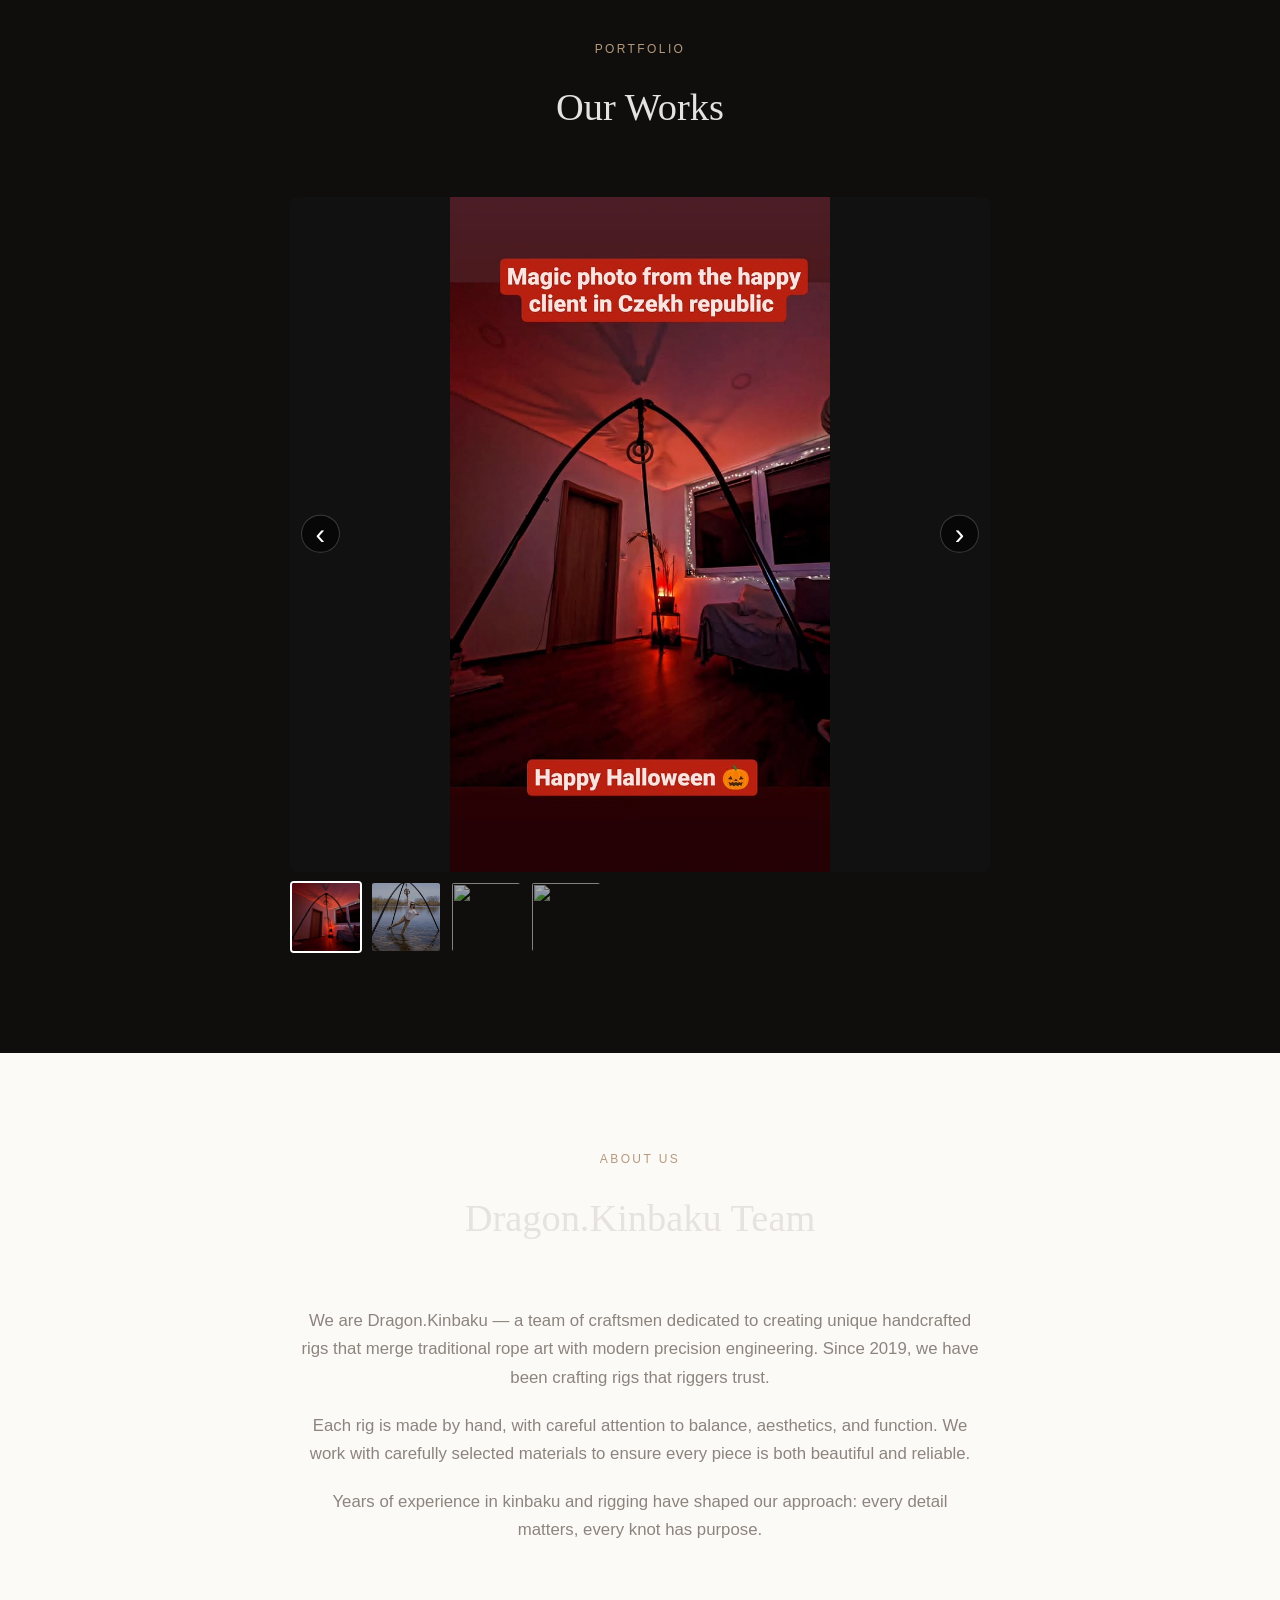
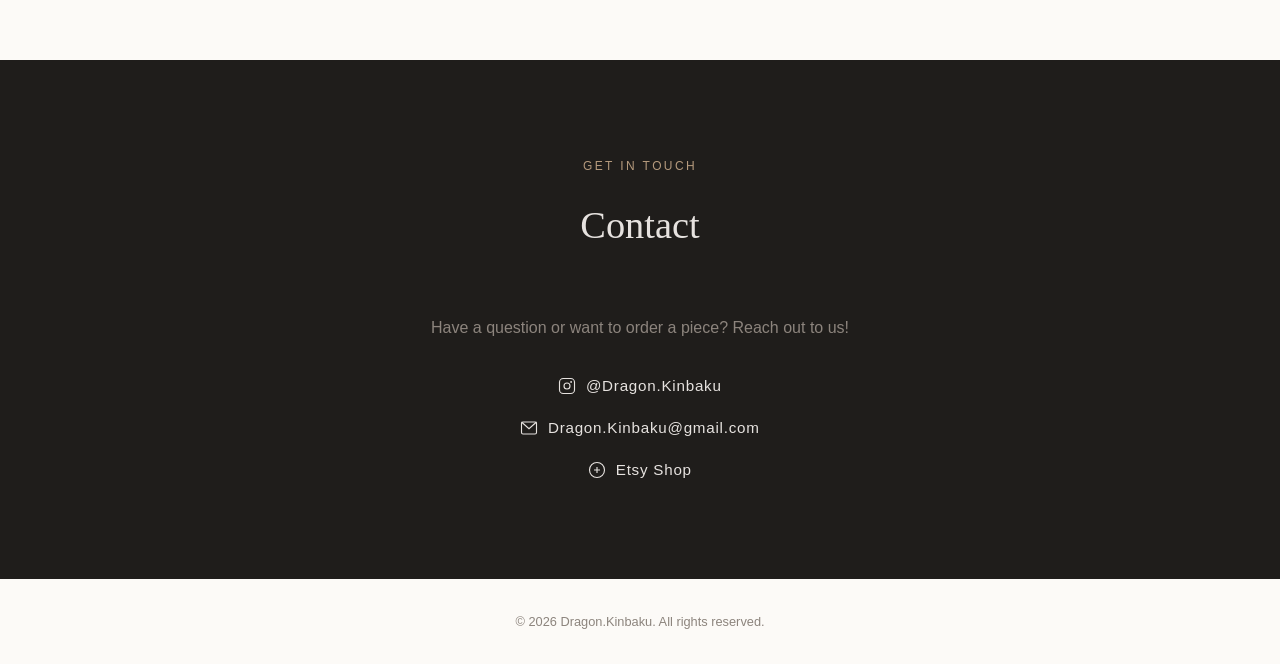
==== commit 5edbcd1d: "Gallery: замінено grid на stilts-стиль (велике фото + стрілки + мініатюри)" ====
--- a/index.html
+++ b/index.html
@@ -61,13 +61,18 @@
   <section id="gallery" class="fade-in">
     <p class="section-label">Portfolio</p>
     <h2 class="section-title">Our Works</h2>
-    <div class="gallery-grid">
-
-      <div class="gallery-item"><img src="Portfolio/f1_Rig1.jpg" alt="Dragon.Kinbaku Rig 1" /></div>
-      <div class="gallery-item"><img src="Portfolio/Tripode_Tan.png" alt="Dragon.Kinbaku Tripode Tan" /></div>
-      <div class="gallery-item"><img src="Portfolio/FDP 2026_02_14-73.jpg" alt="Dragon.Kinbaku FDP 1" /></div>
-      <div class="gallery-item"><img src="Portfolio/FDPDisco_0267.jpg" alt="Dragon.Kinbaku FDP 2" /></div>
-
+    <div class="main-gallery">
+      <div class="gallery-main">
+        <button class="gallery-arrow gallery-prev" id="mg-prev">&#8249;</button>
+        <img class="gallery-main-img" id="mg-main" src="Portfolio/f1_Rig1.jpg" alt="Dragon.Kinbaku" />
+        <button class="gallery-arrow gallery-next" id="mg-next">&#8250;</button>
+      </div>
+      <div class="gallery-thumbs" id="mg-thumbs">
+        <img class="gallery-thumb active" src="Portfolio/f1_Rig1.jpg" alt="" data-index="0" />
+        <img class="gallery-thumb" src="Portfolio/Tripode_Tan.png" alt="" data-index="1" />
+        <img class="gallery-thumb" src="Portfolio/FDP 2026_02_14-73.jpg" alt="" data-index="2" />
+        <img class="gallery-thumb" src="Portfolio/FDPDisco_0267.jpg" alt="" data-index="3" />
+      </div>
     </div>
   </section>
 
@@ -224,15 +229,27 @@
       if (e.target === modalOverlay) closeModal();
     });
 
-    document.querySelectorAll('.gallery-item img').forEach(img => {
-      img.style.cursor = 'pointer';
-      img.addEventListener('click', () => {
-        lightboxImg.src = img.src;
-        lightboxImg.alt = img.alt;
+    // Main gallery (stilts-style)
+    (function() {
+      const thumbs = [...document.querySelectorAll('#mg-thumbs .gallery-thumb')];
+      const mainImg = document.getElementById('mg-main');
+      if (!mainImg) return;
+      let current = 0;
+      function showSlide(idx) {
+        current = (idx + thumbs.length) % thumbs.length;
+        mainImg.src = thumbs[current].src;
+        thumbs.forEach((t, i) => t.classList.toggle('active', i === current));
+        thumbs[current].scrollIntoView({ behavior: 'smooth', block: 'nearest', inline: 'center' });
+      }
+      thumbs.forEach((t, i) => t.addEventListener('click', () => showSlide(i)));
+      document.getElementById('mg-prev').addEventListener('click', () => showSlide(current - 1));
+      document.getElementById('mg-next').addEventListener('click', () => showSlide(current + 1));
+      mainImg.addEventListener('click', () => {
+        lightboxImg.src = mainImg.src;
         lightbox.classList.add('open');
         document.body.style.overflow = 'hidden';
       });
-    });
+    })();
 
     const closeLightbox = () => {
       lightbox.classList.remove('open');
--- a/style.css
+++ b/style.css
@@ -127,32 +127,75 @@
 
 /* ===== Gallery ===== */
 #gallery { background: var(--color-bg); }
-.gallery-grid {
-  display: grid;
-  grid-template-columns: repeat(auto-fill, minmax(320px, 1fr));
-  gap: 2rem;
-  max-width: 1100px;
+.main-gallery {
+  max-width: 700px;
   margin: 0 auto;
-  justify-items: center;
-}
-.gallery-grid blockquote {
-  width: 100% !important;
-  max-width: 100% !important;
-}
-.gallery-item {
+}
+.gallery-main {
+  position: relative;
+  background: #111;
+  border-radius: 8px;
   overflow: hidden;
-  border-radius: 2px;
-}
-.gallery-item img {
+  cursor: zoom-in;
+  display: flex;
+  align-items: center;
+  justify-content: center;
+  max-height: 75vh;
+}
+.gallery-main-img {
   width: 100%;
   height: auto;
+  max-height: 75vh;
+  object-fit: contain;
   display: block;
-  border-radius: 2px;
-  transition: transform 0.4s ease;
-}
-.gallery-item:hover img {
-  transform: scale(1.05);
-}
+  transition: opacity 0.2s;
+}
+.gallery-arrow {
+  position: absolute;
+  top: 50%;
+  transform: translateY(-50%);
+  background: rgba(0,0,0,0.55);
+  border: 1px solid rgba(255,255,255,0.2);
+  color: #fff;
+  font-size: 1.8rem;
+  line-height: 1;
+  width: 2.4rem;
+  height: 2.4rem;
+  border-radius: 50%;
+  cursor: pointer;
+  z-index: 10;
+  display: flex;
+  align-items: center;
+  justify-content: center;
+  transition: background 0.2s, border-color 0.2s;
+}
+.gallery-arrow:hover { background: rgba(255,255,255,0.15); border-color: #fff; }
+.gallery-prev { left: 0.7rem; }
+.gallery-next { right: 0.7rem; }
+.gallery-thumbs {
+  display: flex;
+  gap: 0.5rem;
+  margin-top: 0.6rem;
+  overflow-x: auto;
+  padding-bottom: 4px;
+  scrollbar-width: thin;
+  scrollbar-color: rgba(255,255,255,0.3) transparent;
+}
+.gallery-thumbs::-webkit-scrollbar { height: 4px; }
+.gallery-thumbs::-webkit-scrollbar-thumb { background: rgba(255,255,255,0.3); border-radius: 2px; }
+.gallery-thumb {
+  width: 72px;
+  height: 72px;
+  object-fit: cover;
+  border-radius: 4px;
+  border: 2px solid transparent;
+  cursor: pointer;
+  flex-shrink: 0;
+  opacity: 0.65;
+  transition: opacity 0.2s, border-color 0.2s;
+}
+.gallery-thumb:hover { opacity: 1; }
+.gallery-thumb.active { border-color: #fff; opacity: 1; }
 
 /* ===== Catalog ===== */
 #catalog { background: var(--color-beige); }
@@ -450,7 +493,6 @@
     border-bottom: 1px solid var(--color-beige);
   }
 
-  .gallery-grid { grid-template-columns: 1fr; }
   section { padding: 4rem 1.5rem; }
   #hero { padding: 6rem 1.5rem 3rem; }
 }
